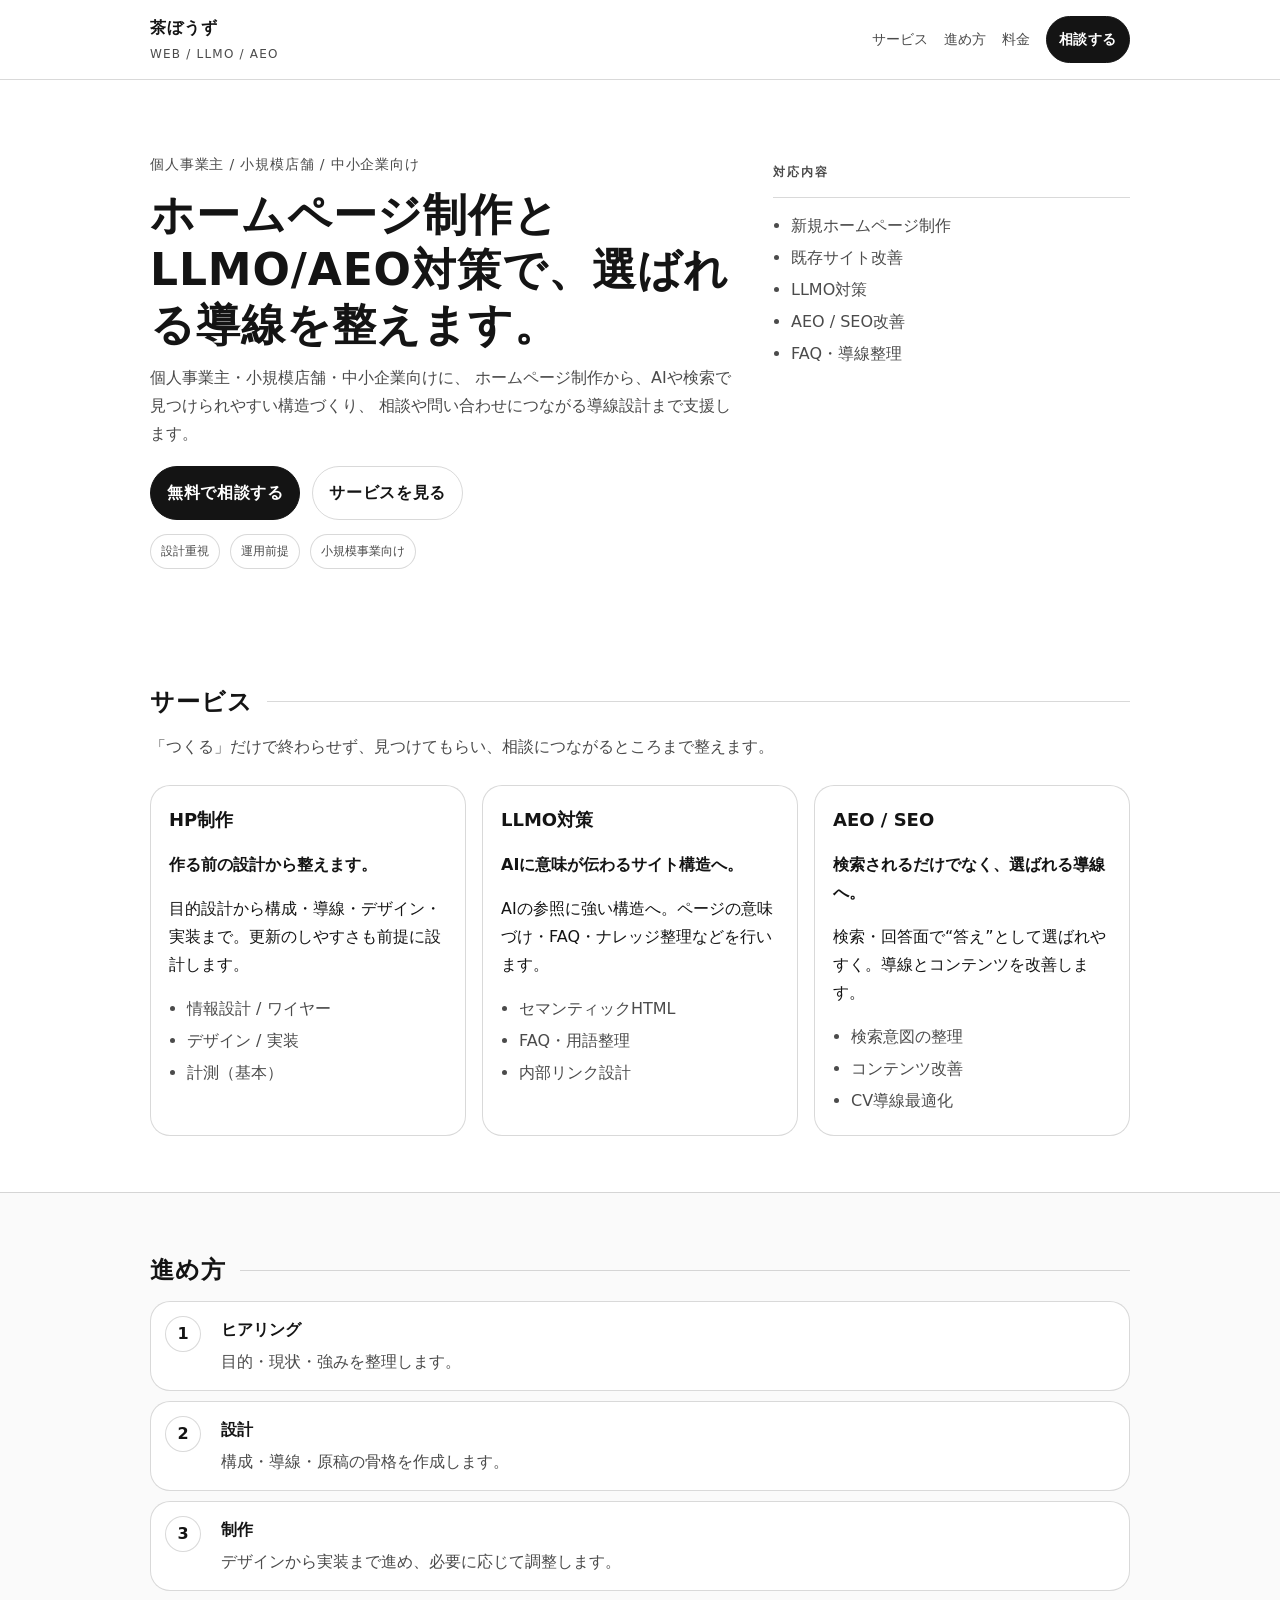
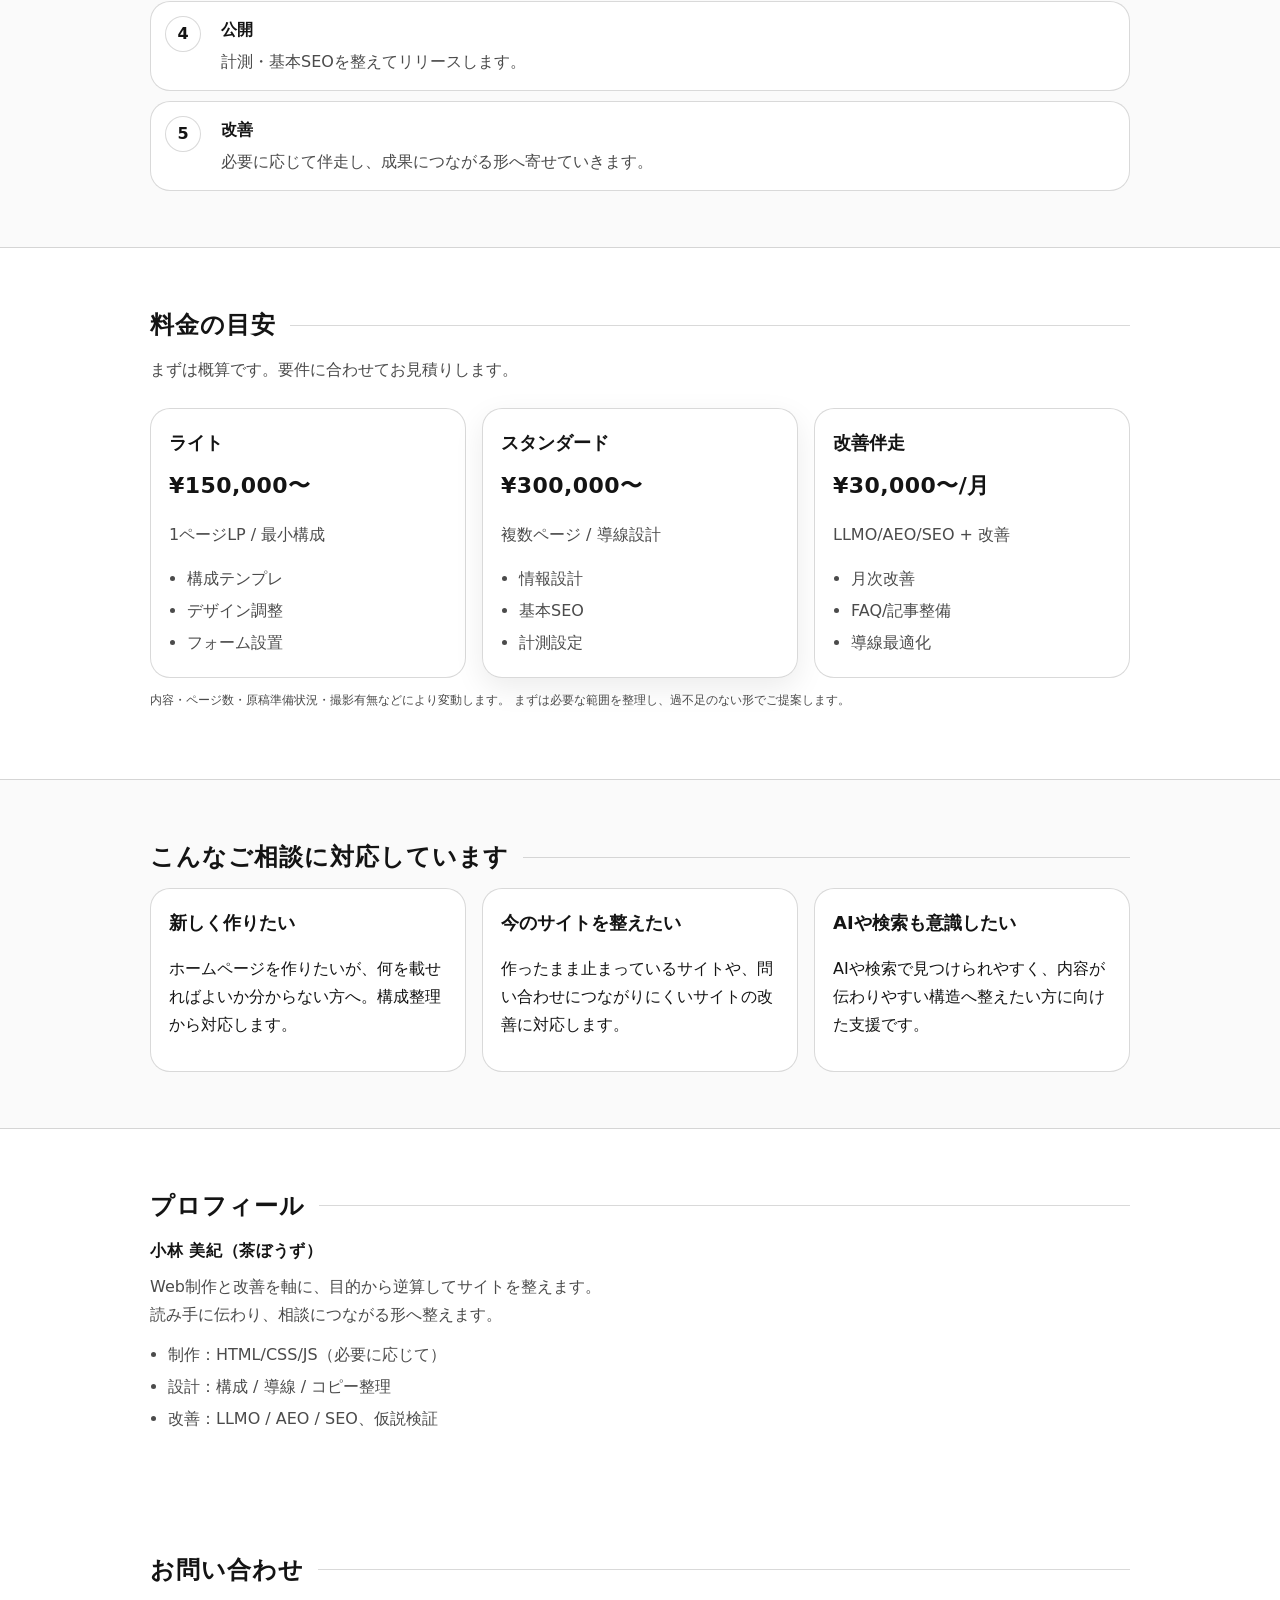
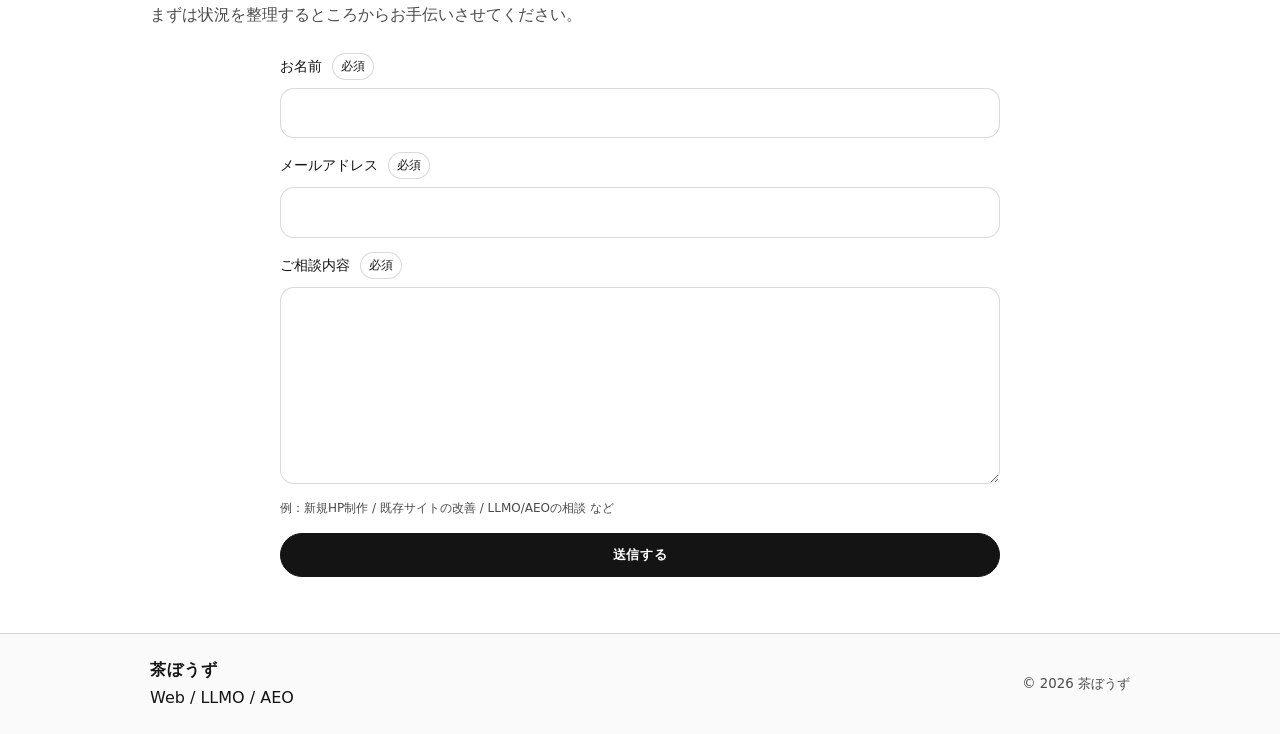
==== index.html @ 855bdb30 "Update index.html" ====
<!doctype html>
<html lang="ja">
<head>
  <meta charset="utf-8" />
  <meta name="viewport" content="width=device-width,initial-scale=1" />

  <title>茶ぼうず｜ホームページ制作・LLMO対策・AEO対策</title>
  <meta name="description" content="個人事業主・小規模店舗・中小企業向けに、ホームページ制作とLLMO/AEO対策で、見つかる・伝わる・選ばれる導線を整えます。" />
  <meta name="robots" content="index,follow" />
  <meta name="format-detection" content="telephone=no" />
  <link rel="canonical" href="https://chabozu-web.github.io/chabozu-site/" />

  <meta property="og:type" content="website" />
  <meta property="og:locale" content="ja_JP" />
  <meta property="og:site_name" content="茶ぼうず" />
  <meta property="og:title" content="茶ぼうず｜ホームページ制作・LLMO対策・AEO対策" />
  <meta property="og:description" content="個人事業主・小規模店舗・中小企業向けに、ホームページ制作とLLMO/AEO対策で、見つかる・伝わる・選ばれる導線を整えます。" />
  <meta property="og:url" content="https://chabozu-web.github.io/chabozu-site/" />
  <meta property="og:image" content="https://chabozu-web.github.io/chabozu-site/assets/ogp.jpg" />
  <meta property="og:image:alt" content="茶ぼうずのホームページ制作・LLMO/AEO対策サイト" />

  <meta name="twitter:card" content="summary_large_image" />
  <meta name="twitter:title" content="茶ぼうず｜ホームページ制作・LLMO対策・AEO対策" />
  <meta name="twitter:description" content="個人事業主・小規模店舗・中小企業向けに、ホームページ制作とLLMO/AEO対策で、見つかる・伝わる・選ばれる導線を整えます。" />
  <meta name="twitter:image" content="https://chabozu-web.github.io/chabozu-site/assets/ogp.jpg" />

  <link rel="icon" href="./favicon.ico" sizes="any" />
  <link rel="icon" type="image/png" href="./assets/favicon-32.png" sizes="32x32" />
  <link rel="icon" type="image/png" href="./assets/favicon-16.png" sizes="16x16" />
  <link rel="apple-touch-icon" href="./assets/apple-touch-icon.png" sizes="180x180" />

  <link rel="stylesheet" href="./assets/style.css" />

  <!-- <script async src="https://www.googletagmanager.com/gtag/js?id=G-XXXXXXXXXX"></script> -->
  <script>
    window.dataLayer = window.dataLayer || [];
    function gtag(){dataLayer.push(arguments);}
    gtag('js', new Date());
    gtag('config', 'G-XXXXXXXXXX');
  </script>

  <script type="application/ld+json">
  {
    "@context": "https://schema.org",
    "@type": "ProfessionalService",
    "name": "茶ぼうず",
    "url": "https://あなたのGitHubユーザー名.github.io/chabozu-site/",
    "logo": "https://あなたのGitHubユーザー名.github.io/chabozu-site/assets/ogp.jpg",
    "description": "個人事業主・小規模店舗・中小企業向けに、ホームページ制作とLLMO/AEO対策で、見つかる・伝わる・選ばれる導線を整えます。",
    "areaServed": "JP",
    "serviceType": [
      "ホームページ制作",
      "LLMO対策",
      "AEO対策",
      "SEO改善"
    ]
  }
  </script>
</head>
<body>
  <a class="skip" href="#main">本文へ</a>

  <header class="header">
    <div class="container header__inner">
      <a class="brand" href="#top">
        <span class="brand__name">茶ぼうず</span>
        <span class="brand__sub">Web / LLMO / AEO</span>
      </a>

      <nav class="nav" aria-label="主要">
        <a href="#services">サービス</a>
        <a href="#process">進め方</a>
        <a href="#pricing">料金</a>
        <a class="btn btn--sm" href="#contact">相談する</a>
      </nav>
    </div>
  </header>

  <main id="main">
    <section id="top" class="hero">
      <div class="container hero__inner">
        <div class="hero__copy">
          <p class="kicker">個人事業主 / 小規模店舗 / 中小企業向け</p>
          <h1 class="hero__title">ホームページ制作とLLMO/AEO対策で、選ばれる導線を整えます。</h1>
          <p class="hero__lead">
            個人事業主・小規模店舗・中小企業向けに、
            ホームページ制作から、AIや検索で見つけられやすい構造づくり、
            相談や問い合わせにつながる導線設計まで支援します。
          </p>

          <div class="hero__cta">
            <a class="btn" href="#contact">無料で相談する</a>
            <a class="btn btn--ghost" href="#services">サービスを見る</a>
          </div>

          <ul class="hero__meta">
            <li>設計重視</li>
            <li>運用前提</li>
            <li>小規模事業向け</li>
          </ul>
        </div>

        <div class="hero__card">
          <div class="card">
            <h2 class="card__title">対応内容</h2>
            <div class="card__line"></div>
            <ul class="list">
              <li>新規ホームページ制作</li>
              <li>既存サイト改善</li>
              <li>LLMO対策</li>
              <li>AEO / SEO改善</li>
              <li>FAQ・導線整理</li>
            </ul>
          </div>
        </div>
      </div>
    </section>

    <section id="services" class="section">
      <div class="container">
        <h2 class="section__title">サービス</h2>
        <p class="section__lead">「つくる」だけで終わらせず、見つけてもらい、相談につながるところまで整えます。</p>

        <div class="grid3">
          <article class="box">
            <h3>HP制作</h3>
            <p><strong>作る前の設計から整えます。</strong></p>
            <p>目的設計から構成・導線・デザイン・実装まで。更新のしやすさも前提に設計します。</p>
            <ul class="list">
              <li>情報設計 / ワイヤー</li>
              <li>デザイン / 実装</li>
              <li>計測（基本）</li>
            </ul>
          </article>

          <article class="box">
            <h3>LLMO対策</h3>
            <p><strong>AIに意味が伝わるサイト構造へ。</strong></p>
            <p>AIの参照に強い構造へ。ページの意味づけ・FAQ・ナレッジ整理などを行います。</p>
            <ul class="list">
              <li>セマンティックHTML</li>
              <li>FAQ・用語整理</li>
              <li>内部リンク設計</li>
            </ul>
          </article>

          <article class="box">
            <h3>AEO / SEO</h3>
            <p><strong>検索されるだけでなく、選ばれる導線へ。</strong></p>
            <p>検索・回答面で“答え”として選ばれやすく。導線とコンテンツを改善します。</p>
            <ul class="list">
              <li>検索意図の整理</li>
              <li>コンテンツ改善</li>
              <li>CV導線最適化</li>
            </ul>
          </article>
        </div>
      </div>
    </section>

    <section id="process" class="section section--alt">
      <div class="container">
        <h2 class="section__title">進め方</h2>
        <div class="steps">
          <div class="step"><div class="step__no">1</div><div><h3>ヒアリング</h3><p>目的・現状・強みを整理します。</p></div></div>
          <div class="step"><div class="step__no">2</div><div><h3>設計</h3><p>構成・導線・原稿の骨格を作成します。</p></div></div>
          <div class="step"><div class="step__no">3</div><div><h3>制作</h3><p>デザインから実装まで進め、必要に応じて調整します。</p></div></div>
          <div class="step"><div class="step__no">4</div><div><h3>公開</h3><p>計測・基本SEOを整えてリリースします。</p></div></div>
          <div class="step"><div class="step__no">5</div><div><h3>改善</h3><p>必要に応じて伴走し、成果につながる形へ寄せていきます。</p></div></div>
        </div>
      </div>
    </section>

    <section id="pricing" class="section">
      <div class="container">
        <h2 class="section__title">料金の目安</h2>
        <p class="section__lead">まずは概算です。要件に合わせてお見積りします。</p>

        <div class="grid3">
          <article class="box">
            <h3>ライト</h3>
            <p class="price">¥150,000〜</p>
            <p class="muted">1ページLP / 最小構成</p>
            <ul class="list">
              <li>構成テンプレ</li>
              <li>デザイン調整</li>
              <li>フォーム設置</li>
            </ul>
          </article>

          <article class="box box--focus">
            <h3>スタンダード</h3>
            <p class="price">¥300,000〜</p>
            <p class="muted">複数ページ / 導線設計</p>
            <ul class="list">
              <li>情報設計</li>
              <li>基本SEO</li>
              <li>計測設定</li>
            </ul>
          </article>

          <article class="box">
            <h3>改善伴走</h3>
            <p class="price">¥30,000〜/月</p>
            <p class="muted">LLMO/AEO/SEO + 改善</p>
            <ul class="list">
              <li>月次改善</li>
              <li>FAQ/記事整備</li>
              <li>導線最適化</li>
            </ul>
          </article>
        </div>

        <p class="small muted">
          内容・ページ数・原稿準備状況・撮影有無などにより変動します。
          まずは必要な範囲を整理し、過不足のない形でご提案します。
        </p>
      </div>
    </section>

    <section id="cases" class="section section--alt">
      <div class="container">
        <h2 class="section__title">こんなご相談に対応しています</h2>
        <div class="grid3">
          <article class="box">
            <h3>新しく作りたい</h3>
            <p>ホームページを作りたいが、何を載せればよいか分からない方へ。構成整理から対応します。</p>
          </article>

          <article class="box">
            <h3>今のサイトを整えたい</h3>
            <p>作ったまま止まっているサイトや、問い合わせにつながりにくいサイトの改善に対応します。</p>
          </article>

          <article class="box">
            <h3>AIや検索も意識したい</h3>
            <p>AIや検索で見つけられやすく、内容が伝わりやすい構造へ整えたい方に向けた支援です。</p>
          </article>
        </div>
      </div>
    </section>

    <section id="about" class="section">
      <div class="container">
        <h2 class="section__title">プロフィール</h2>
        <div class="about">
          <div>
            <p class="about__name">小林 美紀（茶ぼうず）</p>
            <p class="about__text">
              Web制作と改善を軸に、目的から逆算してサイトを整えます。<br>
              読み手に伝わり、相談につながる形へ整えます。
            </p>
            <ul class="list">
              <li>制作：HTML/CSS/JS（必要に応じて）</li>
              <li>設計：構成 / 導線 / コピー整理</li>
              <li>改善：LLMO / AEO / SEO、仮説検証</li>
            </ul>
          </div>
        </div>
      </div>
    </section>

    <section id="contact" class="section">
      <div class="container">
        <h2 class="section__title">お問い合わせ</h2>
        <p class="section__lead">まずは状況を整理するところからお手伝いさせてください。</p>

        <div id="formAlert" class="alert" role="alert" aria-live="polite" hidden></div>

        <form
          class="form"
          id="contactForm"
          action="https://formspree.io/f/xbdzdgep"
          method="post"
          novalidate
        >
          <div class="hp" aria-hidden="true">
            <label>会社名<input type="text" name="_gotcha" tabindex="-1" autocomplete="off" /></label>
          </div>

          <input type="hidden" name="_subject" value="【茶ぼうず】お問い合わせ" />
          <input type="hidden" name="_language" value="ja" />

          <div class="form__row">
            <label>
              お名前 <span class="req">必須</span>
              <input name="name" type="text" required maxlength="80" autocomplete="name" />
            </label>
          </div>

          <div class="form__row">
            <label>
              メールアドレス <span class="req">必須</span>
              <input name="email" type="email" required maxlength="120" autocomplete="email" />
            </label>
          </div>

          <div class="form__row">
            <label>
              ご相談内容 <span class="req">必須</span>
              <textarea name="message" required maxlength="2000" rows="7"></textarea>
            </label>
            <p class="hint">例：新規HP制作 / 既存サイトの改善 / LLMO/AEOの相談 など</p>
          </div>

          <button class="btn" id="submitBtn" type="submit">送信する</button>
        </form>

        <div id="thanks" class="box" hidden>
          <h3>お問い合わせありがとうございます。</h3>
          <p class="muted">内容を確認のうえ、折り返しご連絡いたします。</p>
          <p><a class="btn btn--ghost" href="#top">トップへ戻る</a></p>
        </div>
      </div>
    </section>
  </main>

  <footer class="footer">
    <div class="container footer__inner">
      <div class="footer__brand">
        <div class="footer__name">茶ぼうず</div>
        <div class="footer__sub">Web / LLMO / AEO</div>
      </div>
      <small class="muted">© <span id="year"></span> 茶ぼうず</small>
    </div>
  </footer>

  <script src="./assets/main.js" defer></script>
</body>
</html>
---- assets/style.css ----
:root{
  /* ベース */
  --bg: #ffffff;        /* 白 */
  --ink: #141414;       /* 墨 */
  --muted: #4b4b4b;
  --line: rgba(20,20,20,.16);
  --card: rgba(255,255,255,.70);
  --shadow: 0 10px 30px rgba(0,0,0,.08);
  --radius: 20px;

  /* 差し色（後で深緑/琥珀などに差し替え） */
  --accent: #2b4b3a;
}

*{ box-sizing:border-box; }
html{ scroll-behavior:smooth; }
body{
  margin:0;
  font-family: ui-sans-serif, system-ui, -apple-system, "Hiragino Sans", "Noto Sans JP", "Yu Gothic", sans-serif;
  color: var(--ink);
  background: var(--bg);
  line-height:1.75;
}

/* links */
a{ color:inherit; text-decoration:none; }
a:hover{ text-decoration:underline; text-underline-offset:.2em; }

/* layout */
.container{
  width:min(980px, calc(100% - 40px)); /* 少し狭めて整う */
  margin:0 auto;
}

/* a11y */
.skip{
  position:absolute; left:-999px; top:auto;
  width:1px; height:1px; overflow:hidden;
}
.skip:focus{
  left:20px; top:20px;
  width:auto; height:auto;
  padding:10px 12px;
  background:#fff;
  border:1px solid var(--line);
  border-radius: 10px;
}

/* header */
.header{
  position:sticky; top:0; z-index:10;
  backdrop-filter: blur(10px);
  background: rgba(255,255,255,.85);
  border-bottom:1px solid var(--line);
}
.header__inner{
  display:flex; align-items:center; justify-content:space-between;
  padding:14px 0;
}
.brand{ display:flex; flex-direction:column; gap:2px; }
.brand__name{ font-weight:700; letter-spacing:.06em; }
.brand__sub{
  font-size:12px;
  color:var(--muted);
  letter-spacing:.10em;
  text-transform:uppercase;
}

.nav{ display:flex; gap:16px; align-items:center; }
.nav a{ font-size:14px; color:var(--muted); }
.nav a.btn{ color: var(--ink); }

/* ヘッダー内のボタン文字色を白に */
.nav a.btn{
  color: var(--bg) !important;
  text-decoration: none;
}


/* hero */
.hero{ padding:72px 0 56px; }
.hero__inner{
  display:grid;
  grid-template-columns: 1.25fr .75fr;
  gap:28px;
  align-items:start;
}

.hero__copy{
  max-width: 760px;
  margin: 0 auto;
}

.kicker{
  margin:0 0 10px;
  color:var(--muted);
  font-size:14px;
  letter-spacing:.06em;
}
.hero__title{
  margin:0 0 12px;
  font-size: clamp(28px, 4vw, 44px);
  line-height:1.25;
  letter-spacing:.02em;
}
.hero__lead{ margin:0 0 18px; color:var(--muted); }

.hero__cta{
  display:flex;
  gap:12px;
  flex-wrap:wrap;
  margin:18px 0 14px;
}

.hero__meta{
  display:flex;
  gap:10px;
  padding:0;
  margin:10px 0 0;
  list-style:none;
  flex-wrap:wrap;
  justify-content:flex-start;
}
.hero__meta li{
  font-size:12px;
  color:var(--muted);
  border:1px solid var(--line);
  padding:6px 10px;
  border-radius:999px;
  background: rgba(255,255,255,.70);
}

.card__title{
  font-size:12px;
  letter-spacing:.16em;
  text-transform:uppercase;
  color:var(--muted);
}
.card__line{ height:1px; background: var(--line); margin:14px 0; }
.card__text{ font-size:16px; }

/* sections */
.section{ padding:56px 0; }

.section--alt{
  border-top:1px solid var(--line);
  border-bottom:1px solid var(--line);
  background: rgba(20,20,20,.02);
}

.section__title{
  margin:0 0 10px;
  font-size:24px;
  letter-spacing:.04em;
  display:flex;
  align-items:center;
  gap:14px;
}
.section__title::after{
  content:"";
  height:1px;
  flex:1;
  background: var(--line);
}
.section__lead{ margin:0 0 24px; color:var(--muted); }

/* grids */
.grid3{
  display:grid;
  grid-template-columns: repeat(3, 1fr);
  gap:16px;
}

.box{
  border:1px solid var(--line);
  background: rgba(255,255,255,.85);
  border-radius: var(--radius);
  padding:18px 18px 16px;
}
.box--focus{
  background: rgba(255,255,255,.95);
  box-shadow: var(--shadow);
}
.box h3{ margin:0 0 8px; font-size:18px; }
.list{ margin:12px 0 0; padding-left:18px; color:var(--muted); }
.list li{ margin:4px 0; }

/* steps */
.steps{ display:grid; gap:10px; }
.step{
  display:grid;
  grid-template-columns: 44px 1fr;
  gap:12px;
  border:1px solid var(--line);
  background: rgba(255,255,255,.85);
  border-radius: var(--radius);
  padding:14px;
}
.step__no{
  width:36px; height:36px;
  border-radius:999px;
  display:grid; place-items:center;
  border:1px solid var(--line);
  color:var(--ink);
  background: rgba(255,255,255,.95);
  font-weight:700;
}
.step h3{ margin:0 0 4px; font-size:16px; }
.step p{ margin:0; color:var(--muted); }

/* pricing */
.price{ margin:6px 0 4px; font-size:22px; font-weight:800; letter-spacing:.02em; }
.muted{ color:var(--muted); }
.small{ font-size:12px; }

/* about */
.about{
  display:grid;
  grid-template-columns: 1.2fr .8fr;
  gap:16px;
  align-items:start;
}
.about__name{ margin:0 0 8px; font-weight:800; letter-spacing:.04em; }
.about__text{ margin:0 0 12px; color:var(--muted); }

.quote{
  border:1px solid var(--line);
  background: rgba(255,255,255,.90);
  border-radius: var(--radius);
  padding:18px;
  box-shadow: var(--shadow);
}
.quote p{ margin:0; font-size:16px; }

/* forms */
.form{
  display:grid;
  gap:14px;
  max-width: 720px;
  margin: 0 auto;
}
.form__row label{ display:grid; gap:8px; font-size:14px; }

input, textarea{
  width:100%;
  font: inherit;
  padding:12px 12px;
  border-radius: 14px;
  border:1px solid var(--line);
  background: rgba(255,255,255,.92);
  color: var(--ink);
}
input:focus, textarea:focus{
  outline: 2px solid color-mix(in srgb, var(--accent) 45%, transparent);
  outline-offset: 2px;
}

.req{
  font-size:12px;
  color: var(--ink);
  border:1px solid var(--line);
  padding:2px 8px;
  border-radius:999px;
  background: rgba(255,255,255,.90);
  margin-left:6px;
}
.hint{ margin:6px 0 0; font-size:12px; color:var(--muted); }

/* buttons */
.btn{
  display:inline-flex; align-items:center; justify-content:center;
  gap:8px;
  padding:12px 16px;
  border-radius: 999px;
  border:1px solid var(--ink);
  background: var(--ink);
  color: var(--bg);
  font-weight:700;
  letter-spacing:.04em;
  cursor:pointer;
  text-decoration:none;
}
.btn:hover{ opacity:.92; text-decoration:none; }

.btn--ghost{
  background: transparent;
  color: var(--ink);
  border:1px solid var(--line);
}

.btn--sm{ padding:10px 12px; font-size:13px; }

/* alerts */
.alert{
  border:1px solid rgba(180,0,0,.25);
  background: rgba(180,0,0,.07);
  border-radius: var(--radius);
  padding:14px;
  margin:0 0 16px;
}
.alert ul{ margin:8px 0 0; padding-left:18px; }

/* footer */
.footer{
  border-top:1px solid var(--line);
  padding:22px 0;
  background: rgba(20,20,20,.02);
}
.footer__inner{
  display:flex;
  justify-content:space-between;
  align-items:center;
  gap:14px;
}
.footer__name{ font-weight:800; letter-spacing:.06em; }

/* honeypot */
.hp{ position:absolute; left:-9999px; width:1px; height:1px; overflow:hidden; }

/* responsive */
@media (max-width: 900px){
  .hero__inner{ grid-template-columns: 1fr; }
  .grid3{ grid-template-columns: 1fr; }
  .about{ grid-template-columns: 1fr; }

  /* ナビはCTAだけ見せる */
  .nav{ gap:12px; }
  .nav a{ display:none; }
  .nav a.btn{ display:inline-flex; }

  /* スマホはFVの中央寄せが効きやすい */
  .hero__copy{ max-width: 680px; }
}

/* labelを通常のインラインに戻して「必須」を行内に */
.form__row label{
  display: block;
  font-size: 14px;
}

/* 入力は下に余白を作って配置 */
.form__row input,
.form__row textarea{
  margin-top: 8px;
}

/* 必須バッジは行内表示に固定 */
.req{
  display: inline-flex;
  align-items: center;
  vertical-align: middle;
}
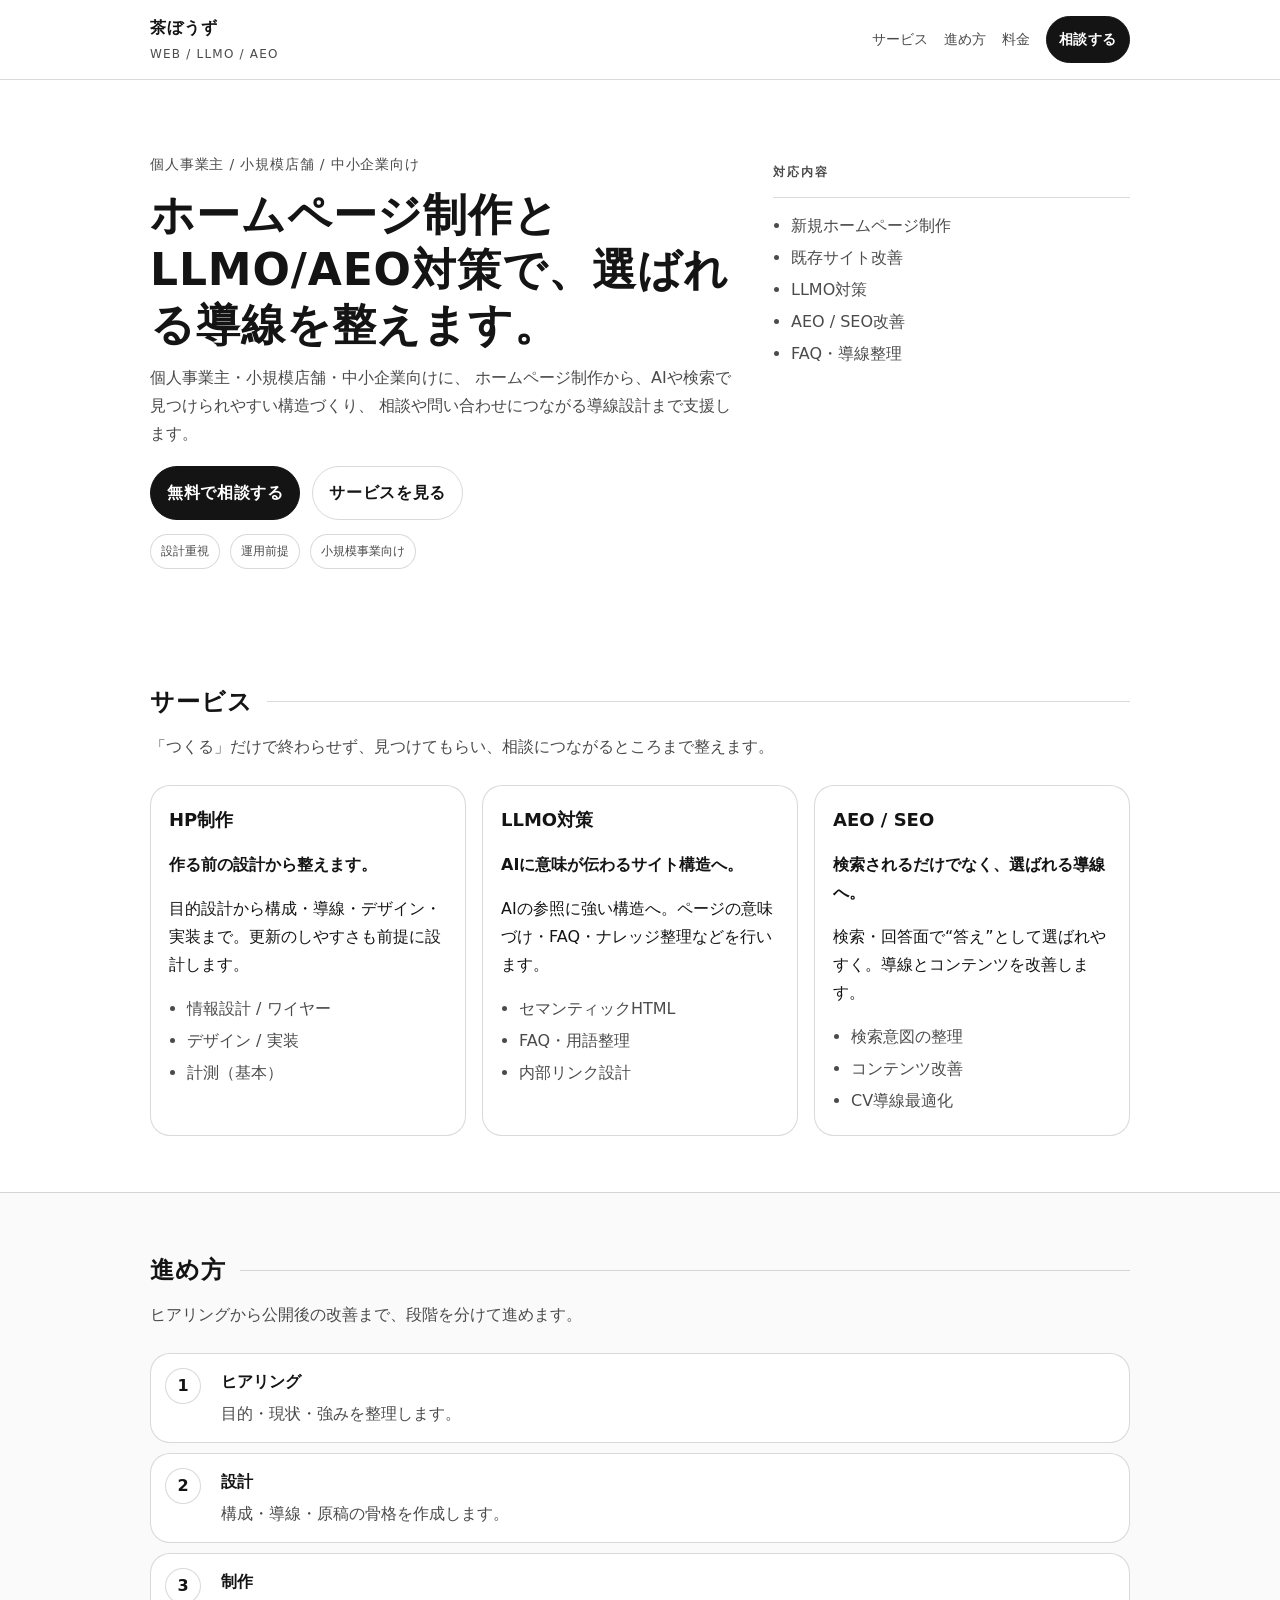
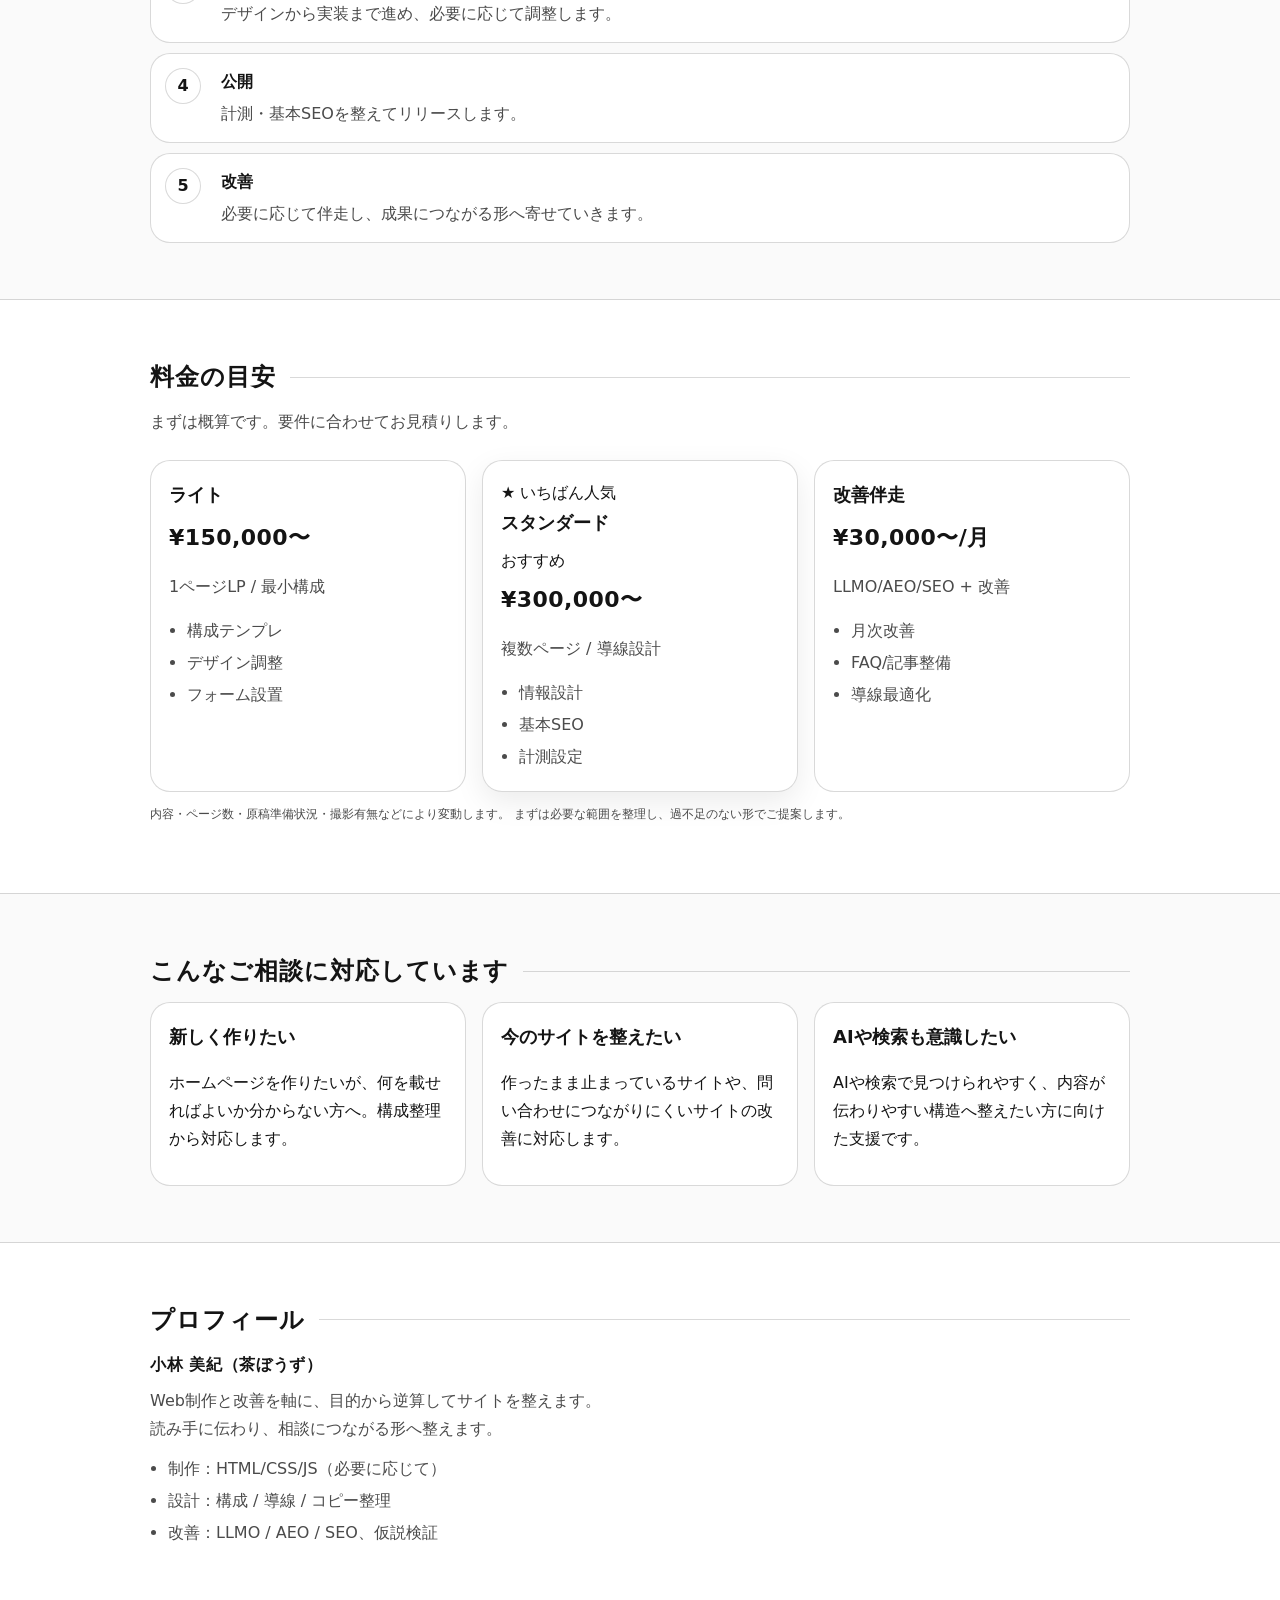
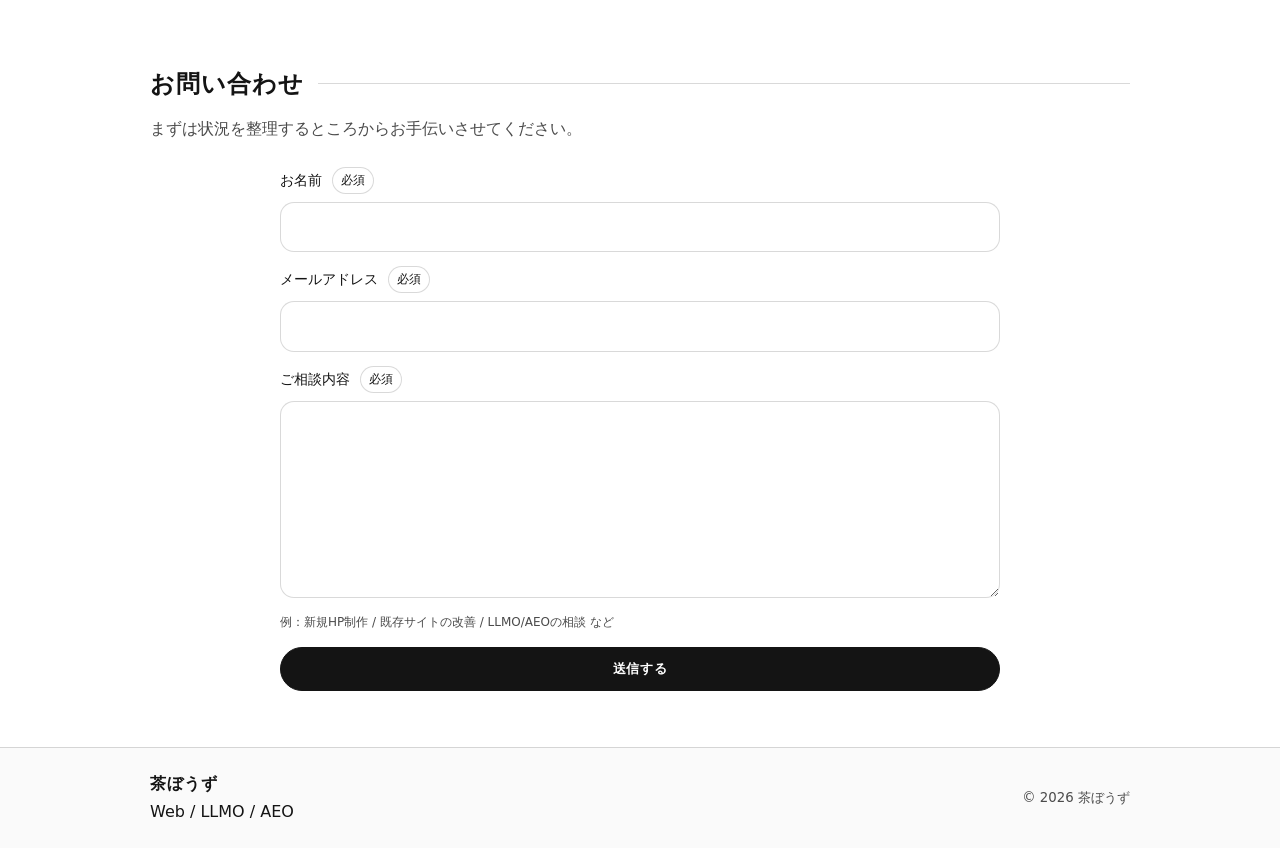
==== commit 01df4394: "Update index.html" ====
--- a/index.html
+++ b/index.html
@@ -3,9 +3,17 @@
 <head>
   <meta charset="utf-8" />
   <meta name="viewport" content="width=device-width,initial-scale=1" />
-
-  <title>茶ぼうず｜ホームページ制作・LLMO対策・AEO対策</title>
-  <meta name="description" content="個人事業主・小規模店舗・中小企業向けに、ホームページ制作とLLMO/AEO対策で、見つかる・伝わる・選ばれる導線を整えます。" />
+  <!-- Google tag (gtag.js) -->
+  <script async src="https://www.googletagmanager.com/gtag/js?id=G-7V3R2Z4W0Z"></script>
+  <script>
+  window.dataLayer = window.dataLayer || [];
+  function gtag(){dataLayer.push(arguments);}
+  gtag('js', new Date());
+    gtag('config', 'G-7V3R2Z4W0Z');
+  </script>
+
+  <title>茶ぼうず｜小林美紀のホームページ制作・LLMO/AEO対策</title>
+  <meta name="description" content="小林美紀（茶ぼうず）のホームページ制作サイト。個人事業主・小規模店舗・中小企業向けに、ホームページ制作・LLMO対策・AEO対策・SEO改善まで、見つかる・伝わる・相談につながる導線設計を支援します。" />
   <meta name="robots" content="index,follow" />
   <meta name="format-detection" content="telephone=no" />
   <link rel="canonical" href="https://chabozu-web.github.io/chabozu-site/" />
@@ -17,6 +25,8 @@
   <meta property="og:description" content="個人事業主・小規模店舗・中小企業向けに、ホームページ制作とLLMO/AEO対策で、見つかる・伝わる・選ばれる導線を整えます。" />
   <meta property="og:url" content="https://chabozu-web.github.io/chabozu-site/" />
   <meta property="og:image" content="https://chabozu-web.github.io/chabozu-site/assets/ogp.jpg" />
+  <meta property="og:image:width" content="1200" />
+  <meta property="og:image:height" content="630" />
   <meta property="og:image:alt" content="茶ぼうずのホームページ制作・LLMO/AEO対策サイト" />
 
   <meta name="twitter:card" content="summary_large_image" />
@@ -31,31 +41,44 @@
 
   <link rel="stylesheet" href="./assets/style.css" />
 
-  <!-- <script async src="https://www.googletagmanager.com/gtag/js?id=G-XXXXXXXXXX"></script> -->
-  <script>
-    window.dataLayer = window.dataLayer || [];
-    function gtag(){dataLayer.push(arguments);}
-    gtag('js', new Date());
-    gtag('config', 'G-XXXXXXXXXX');
-  </script>
-
-  <script type="application/ld+json">
-  {
-    "@context": "https://schema.org",
-    "@type": "ProfessionalService",
-    "name": "茶ぼうず",
-    "url": "https://あなたのGitHubユーザー名.github.io/chabozu-site/",
-    "logo": "https://あなたのGitHubユーザー名.github.io/chabozu-site/assets/ogp.jpg",
-    "description": "個人事業主・小規模店舗・中小企業向けに、ホームページ制作とLLMO/AEO対策で、見つかる・伝わる・選ばれる導線を整えます。",
-    "areaServed": "JP",
-    "serviceType": [
-      "ホームページ制作",
-      "LLMO対策",
-      "AEO対策",
-      "SEO改善"
-    ]
-  }
-  </script>
+<script type="application/ld+json">
+{
+  "@context": "https://schema.org",
+  "@graph": [
+    {
+      "@type": "WebSite",
+      "name": "茶ぼうずサイト",
+      "alternateName": "小林美紀のホームページ制作・LLMO/AEO対策",
+      "url": "https://chabozu-web.github.io/chabozu-site/"
+    },
+    {
+      "@type": "ProfessionalService",
+      "name": "茶ぼうず",
+      "url": "https://chabozu-web.github.io/chabozu-site/",
+      "logo": "https://chabozu-web.github.io/chabozu-site/assets/ogp.jpg",
+      "image": "https://chabozu-web.github.io/chabozu-site/assets/ogp.jpg",
+      "description": "個人事業主・小規模店舗・中小企業向けに、ホームページ制作とLLMO/AEO対策で、見つかる・伝わる・選ばれる導線を整えます。",
+      "areaServed": {
+        "@type": "Country",
+        "name": "Japan"
+      },
+      "founder": {
+        "@type": "Person",
+        "name": "小林 美紀",
+        "jobTitle": "Web制作者",
+        "url": "https://chabozu-web.github.io/chabozu-site/"
+      },
+      "sameAs": [],
+      "serviceType": [
+        "ホームページ制作",
+        "LLMO対策",
+        "AEO対策",
+        "SEO改善"
+      ]
+    }
+  ]
+}
+</script>
 </head>
 <body>
   <a class="skip" href="#main">本文へ</a>
@@ -80,27 +103,27 @@
     <section id="top" class="hero">
       <div class="container hero__inner">
         <div class="hero__copy">
-          <p class="kicker">個人事業主 / 小規模店舗 / 中小企業向け</p>
-          <h1 class="hero__title">ホームページ制作とLLMO/AEO対策で、選ばれる導線を整えます。</h1>
-          <p class="hero__lead">
+          <p class="kicker fade-up">個人事業主 / 小規模店舗 / 中小企業向け</p>
+          <h1 class="hero__title fade-up">ホームページ制作とLLMO/AEO対策で、選ばれる導線を整えます。</h1>
+          <p class="hero__lead fade-up">
             個人事業主・小規模店舗・中小企業向けに、
             ホームページ制作から、AIや検索で見つけられやすい構造づくり、
             相談や問い合わせにつながる導線設計まで支援します。
           </p>
 
-          <div class="hero__cta">
+          <div class="hero__cta fade-up">
             <a class="btn" href="#contact">無料で相談する</a>
             <a class="btn btn--ghost" href="#services">サービスを見る</a>
           </div>
 
-          <ul class="hero__meta">
+          <ul class="hero__meta fade-up">
             <li>設計重視</li>
             <li>運用前提</li>
             <li>小規模事業向け</li>
           </ul>
         </div>
 
-        <div class="hero__card">
+        <div class="hero__card fade-up">
           <div class="card">
             <h2 class="card__title">対応内容</h2>
             <div class="card__line"></div>
@@ -118,11 +141,11 @@
 
     <section id="services" class="section">
       <div class="container">
-        <h2 class="section__title">サービス</h2>
-        <p class="section__lead">「つくる」だけで終わらせず、見つけてもらい、相談につながるところまで整えます。</p>
+        <h2 class="section__title fade-up">サービス</h2>
+        <p class="section__lead fade-up">「つくる」だけで終わらせず、見つけてもらい、相談につながるところまで整えます。</p>
 
         <div class="grid3">
-          <article class="box">
+          <article class="box fade-up delay-1">
             <h3>HP制作</h3>
             <p><strong>作る前の設計から整えます。</strong></p>
             <p>目的設計から構成・導線・デザイン・実装まで。更新のしやすさも前提に設計します。</p>
@@ -133,7 +156,7 @@
             </ul>
           </article>
 
-          <article class="box">
+          <article class="box fade-up delay-2">
             <h3>LLMO対策</h3>
             <p><strong>AIに意味が伝わるサイト構造へ。</strong></p>
             <p>AIの参照に強い構造へ。ページの意味づけ・FAQ・ナレッジ整理などを行います。</p>
@@ -144,7 +167,7 @@
             </ul>
           </article>
 
-          <article class="box">
+          <article class="box fade-up delay-3">
             <h3>AEO / SEO</h3>
             <p><strong>検索されるだけでなく、選ばれる導線へ。</strong></p>
             <p>検索・回答面で“答え”として選ばれやすく。導線とコンテンツを改善します。</p>
@@ -160,24 +183,25 @@
 
     <section id="process" class="section section--alt">
       <div class="container">
-        <h2 class="section__title">進め方</h2>
+        <h2 class="section__title fade-up">進め方</h2>
+        <p class="section__lead fade-up">ヒアリングから公開後の改善まで、段階を分けて進めます。</p>
         <div class="steps">
-          <div class="step"><div class="step__no">1</div><div><h3>ヒアリング</h3><p>目的・現状・強みを整理します。</p></div></div>
-          <div class="step"><div class="step__no">2</div><div><h3>設計</h3><p>構成・導線・原稿の骨格を作成します。</p></div></div>
-          <div class="step"><div class="step__no">3</div><div><h3>制作</h3><p>デザインから実装まで進め、必要に応じて調整します。</p></div></div>
-          <div class="step"><div class="step__no">4</div><div><h3>公開</h3><p>計測・基本SEOを整えてリリースします。</p></div></div>
-          <div class="step"><div class="step__no">5</div><div><h3>改善</h3><p>必要に応じて伴走し、成果につながる形へ寄せていきます。</p></div></div>
+          <div class="step fade-up delay-1"><div class="step__no">1</div><div><h3>ヒアリング</h3><p>目的・現状・強みを整理します。</p></div></div>
+          <div class="step fade-up delay-2"><div class="step__no">2</div><div><h3>設計</h3><p>構成・導線・原稿の骨格を作成します。</p></div></div>
+          <div class="step fade-up delay-3"><div class="step__no">3</div><div><h3>制作</h3><p>デザインから実装まで進め、必要に応じて調整します。</p></div></div>
+          <div class="step fade-up delay-1"><div class="step__no">4</div><div><h3>公開</h3><p>計測・基本SEOを整えてリリースします。</p></div></div>
+          <div class="step fade-up delay-2"><div class="step__no">5</div><div><h3>改善</h3><p>必要に応じて伴走し、成果につながる形へ寄せていきます。</p></div></div>
         </div>
       </div>
     </section>
 
     <section id="pricing" class="section">
       <div class="container">
-        <h2 class="section__title">料金の目安</h2>
-        <p class="section__lead">まずは概算です。要件に合わせてお見積りします。</p>
-
+        <h2 class="section__title fade-up">料金の目安</h2>
+        <p class="section__lead fade-up">まずは概算です。要件に合わせてお見積りします。</p>
+        
         <div class="grid3">
-          <article class="box">
+          <article class="box fade-up delay-1">
             <h3>ライト</h3>
             <p class="price">¥150,000〜</p>
             <p class="muted">1ページLP / 最小構成</p>
@@ -187,9 +211,14 @@
               <li>フォーム設置</li>
             </ul>
           </article>
-
-          <article class="box box--focus">
-            <h3>スタンダード</h3>
+          
+          <article class="box box--focus pricing-card pricing-card--recommended fade-up delay-2">
+            <span class="pricing-card__badge">★ いちばん人気</span>
+            <div class="pricing-card__head">
+              <h3>スタンダード</h3>
+              <span class="pricing-card__tag">おすすめ</span>
+            </div>
+            
             <p class="price">¥300,000〜</p>
             <p class="muted">複数ページ / 導線設計</p>
             <ul class="list">
@@ -198,8 +227,8 @@
               <li>計測設定</li>
             </ul>
           </article>
-
-          <article class="box">
+          
+          <article class="box fade-up delay-3">
             <h3>改善伴走</h3>
             <p class="price">¥30,000〜/月</p>
             <p class="muted">LLMO/AEO/SEO + 改善</p>
@@ -210,8 +239,8 @@
             </ul>
           </article>
         </div>
-
-        <p class="small muted">
+        
+        <p class="small muted fade-up">
           内容・ページ数・原稿準備状況・撮影有無などにより変動します。
           まずは必要な範囲を整理し、過不足のない形でご提案します。
         </p>
@@ -220,19 +249,19 @@
 
     <section id="cases" class="section section--alt">
       <div class="container">
-        <h2 class="section__title">こんなご相談に対応しています</h2>
+        <h2 class="section__title fade-up">こんなご相談に対応しています</h2>
         <div class="grid3">
-          <article class="box">
+          <article class="box fade-up delay-1">
             <h3>新しく作りたい</h3>
             <p>ホームページを作りたいが、何を載せればよいか分からない方へ。構成整理から対応します。</p>
           </article>
 
-          <article class="box">
+          <article class="box fade-up delay-2">
             <h3>今のサイトを整えたい</h3>
             <p>作ったまま止まっているサイトや、問い合わせにつながりにくいサイトの改善に対応します。</p>
           </article>
 
-          <article class="box">
+          <article class="box fade-up delay-3">
             <h3>AIや検索も意識したい</h3>
             <p>AIや検索で見つけられやすく、内容が伝わりやすい構造へ整えたい方に向けた支援です。</p>
           </article>
@@ -242,8 +271,8 @@
 
     <section id="about" class="section">
       <div class="container">
-        <h2 class="section__title">プロフィール</h2>
-        <div class="about">
+        <h2 class="section__title fade-up">プロフィール</h2>
+        <div class="about fade-up">
           <div>
             <p class="about__name">小林 美紀（茶ぼうず）</p>
             <p class="about__text">
@@ -262,13 +291,13 @@
 
     <section id="contact" class="section">
       <div class="container">
-        <h2 class="section__title">お問い合わせ</h2>
-        <p class="section__lead">まずは状況を整理するところからお手伝いさせてください。</p>
+        <h2 class="section__title fade-up">お問い合わせ</h2>
+        <p class="section__lead fade-up">まずは状況を整理するところからお手伝いさせてください。</p>
 
         <div id="formAlert" class="alert" role="alert" aria-live="polite" hidden></div>
 
         <form
-          class="form"
+          class="form fade-up"
           id="contactForm"
           action="https://formspree.io/f/xbdzdgep"
           method="post"
--- a/assets/style.css
+++ b/assets/style.css
@@ -1,14 +1,12 @@
 :root{
   /* ベース */
-  --bg: #ffffff;        /* 白 */
-  --ink: #141414;       /* 墨 */
+  --bg: #ffffff;        
+  --ink: #141414;      
   --muted: #4b4b4b;
   --line: rgba(20,20,20,.16);
   --card: rgba(255,255,255,.70);
   --shadow: 0 10px 30px rgba(0,0,0,.08);
   --radius: 20px;
-
-  /* 差し色（後で深緑/琥珀などに差し替え） */
   --accent: #2b4b3a;
 }
 
@@ -28,7 +26,7 @@
 
 /* layout */
 .container{
-  width:min(980px, calc(100% - 40px)); /* 少し狭めて整う */
+  width:min(980px, calc(100% - 40px)); 
   margin:0 auto;
 }
 
@@ -69,8 +67,6 @@
 .nav{ display:flex; gap:16px; align-items:center; }
 .nav a{ font-size:14px; color:var(--muted); }
 .nav a.btn{ color: var(--ink); }
-
-/* ヘッダー内のボタン文字色を白に */
 .nav a.btn{
   color: var(--bg) !important;
   text-decoration: none;
@@ -250,8 +246,9 @@
   background: rgba(255,255,255,.92);
   color: var(--ink);
 }
-input:focus, textarea:focus{
-  outline: 2px solid color-mix(in srgb, var(--accent) 45%, transparent);
+input:focus,
+textarea:focus{
+  outline: 2px solid var(--accent);
   outline-offset: 2px;
 }
 
@@ -323,30 +320,35 @@
   .grid3{ grid-template-columns: 1fr; }
   .about{ grid-template-columns: 1fr; }
 
-  /* ナビはCTAだけ見せる */
   .nav{ gap:12px; }
   .nav a{ display:none; }
   .nav a.btn{ display:inline-flex; }
-
-  /* スマホはFVの中央寄せが効きやすい */
   .hero__copy{ max-width: 680px; }
 }
 
-/* labelを通常のインラインに戻して「必須」を行内に */
 .form__row label{
   display: block;
   font-size: 14px;
 }
 
-/* 入力は下に余白を作って配置 */
 .form__row input,
 .form__row textarea{
   margin-top: 8px;
 }
 
-/* 必須バッジは行内表示に固定 */
 .req{
   display: inline-flex;
   align-items: center;
   vertical-align: middle;
 }
+
+.fade-up {
+  opacity: 0;
+  transform: translateY(20px);
+  transition: all 0.6s ease;
+}
+
+.fade-up.is-visible {
+  opacity: 1;
+  transform: translateY(0);
+}
